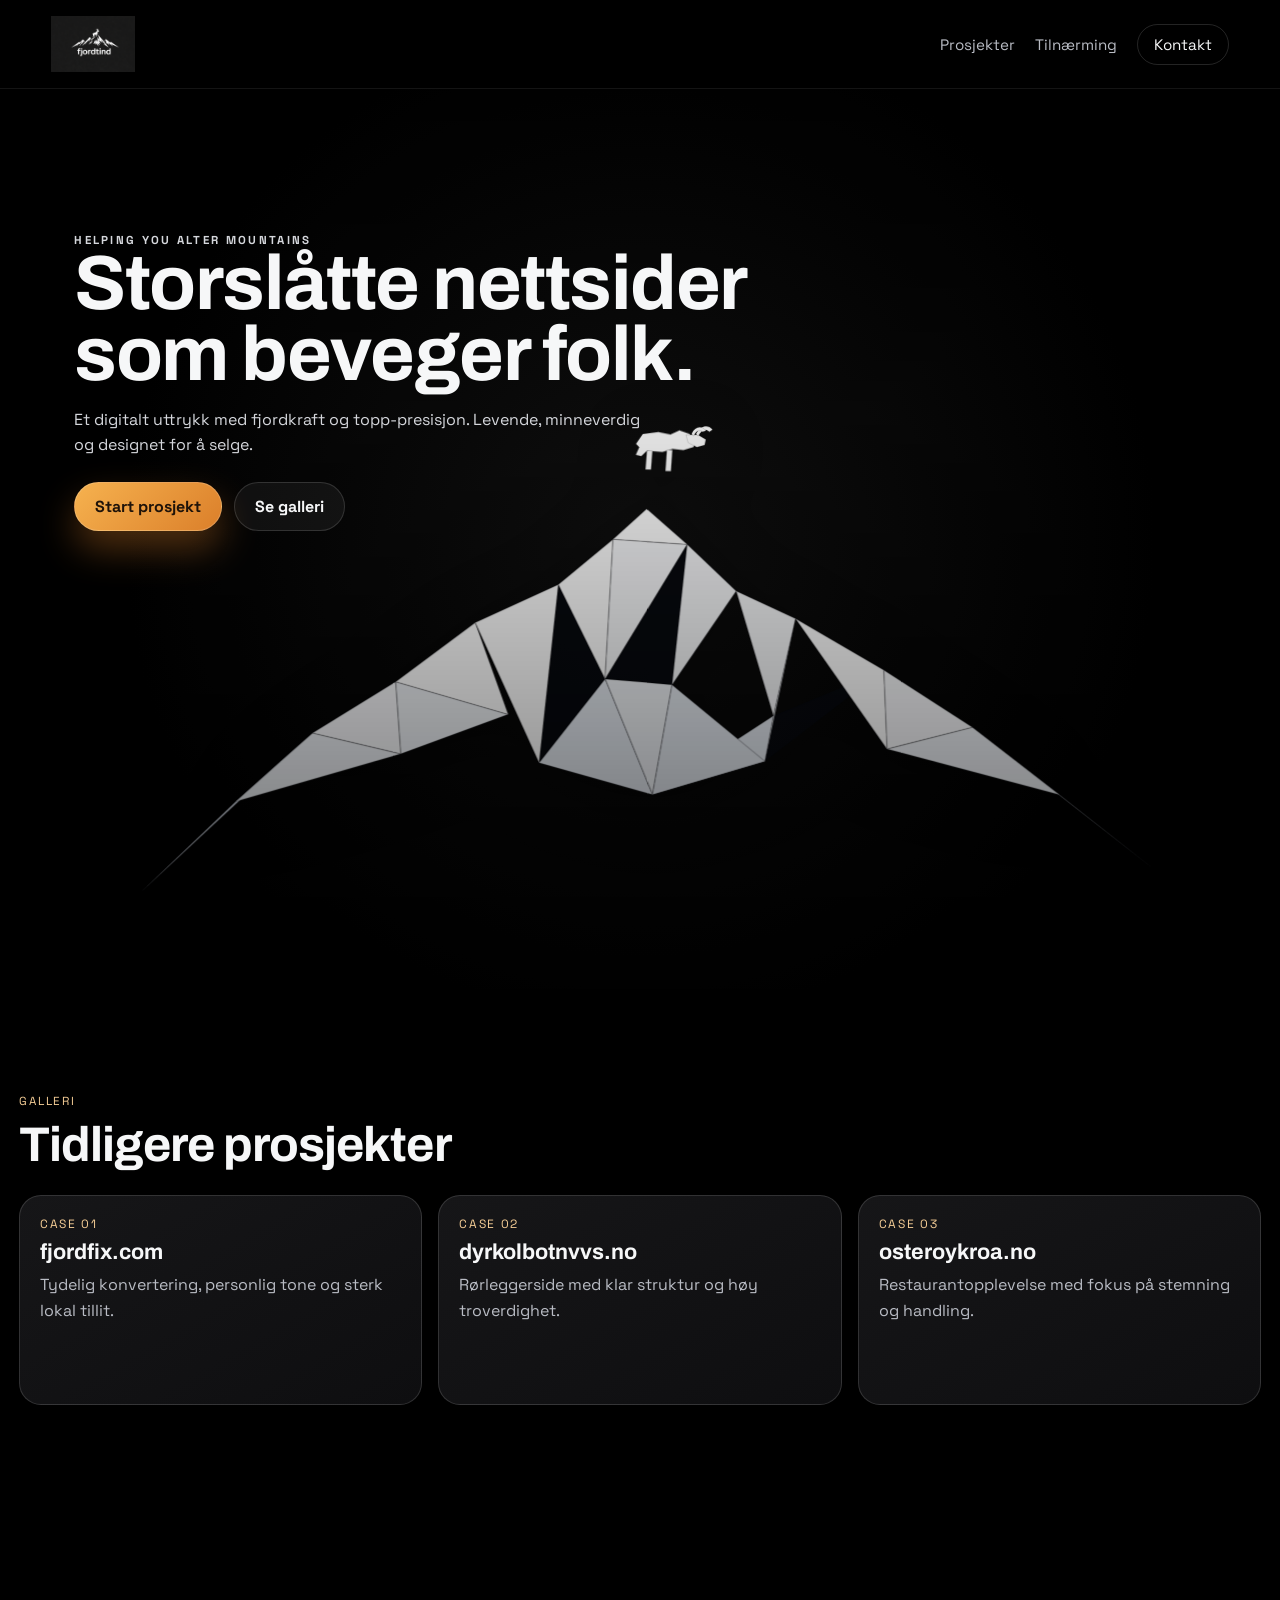
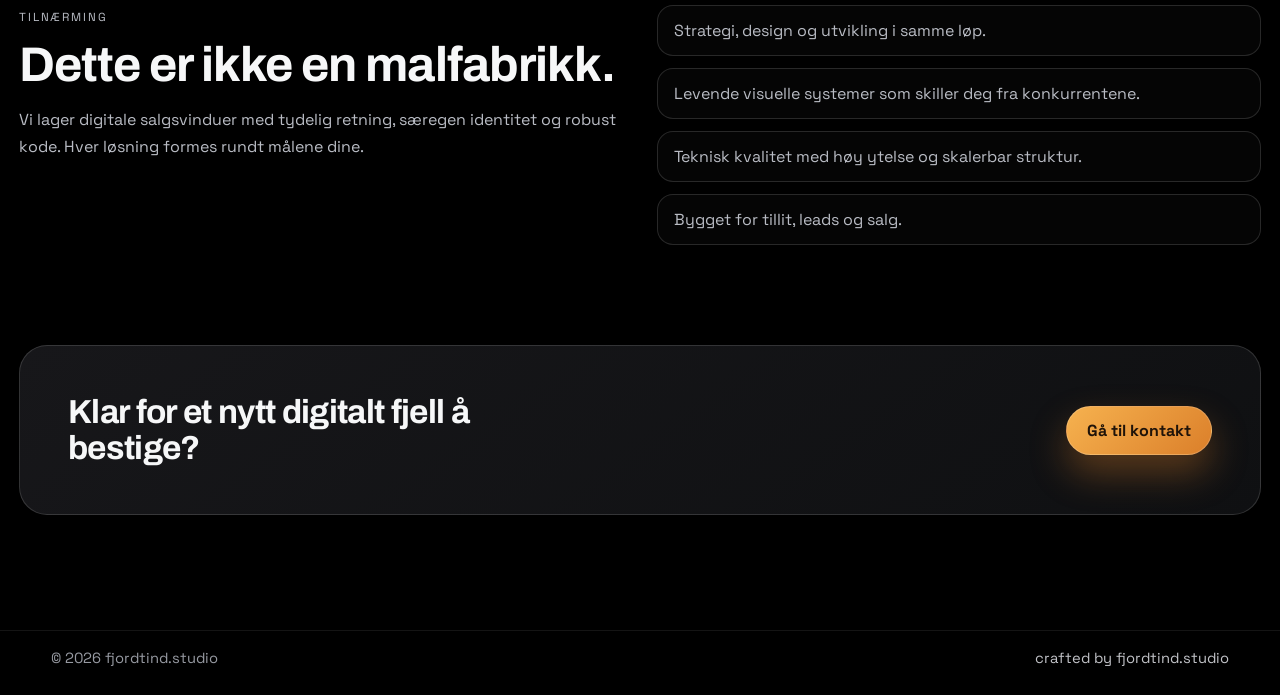
==== index.html @ de824f78 "Initial fjordtind.studio website" ====
<!doctype html>
<html lang="no">
  <head>
    <meta charset="utf-8" />
    <meta name="viewport" content="width=device-width, initial-scale=1" />
    <title>fjordtind.studio | Alter Mountains</title>
    <meta
      name="description"
      content="fjordtind.studio bygger storslåtte digitale salgsvinduer med strategi, design og utvikling i én presis prosess."
    />
    <link rel="stylesheet" href="styles.css" />
  </head>
  <body class="page-home">
    <header class="site-header">
      <a class="brand" href="#top" aria-label="Til toppen">
        <img src="Logo_and_text.png" alt="fjordtind.studio" />
      </a>
      <nav class="site-nav">
        <a href="#work">Prosjekter</a>
        <a href="#about">Tilnærming</a>
        <a class="nav-cta" href="contact.html">Kontakt</a>
      </nav>
    </header>

    <main id="top">
      <section class="fjord-hero" aria-label="Levende fjellformasjoner">
        <svg class="mountains" viewBox="0 0 1600 900" preserveAspectRatio="xMidYMid slice">
          <g class="mountain-scene"></g>
          <g class="goat-scene"></g>
        </svg>

        <div class="hero-overlay">
          <p class="hero-kicker">Helping you alter mountains</p>
          <h1>Storslåtte nettsider som beveger folk.</h1>
          <p>
            Et digitalt uttrykk med fjordkraft og topp-presisjon. Levende,
            minneverdig og designet for å selge.
          </p>
          <div class="hero-actions">
            <a class="btn btn-primary" href="contact.html">Start prosjekt</a>
            <a class="btn btn-ghost" href="#work">Se galleri</a>
          </div>
        </div>
      </section>

      <section id="work" class="section">
        <div class="section-head">
          <p class="kicker">Galleri</p>
          <h2>Tidligere prosjekter</h2>
        </div>
        <div class="project-grid">
          <a class="project-card" href="https://fjordfix.com" target="_blank" rel="noreferrer">
            <span class="project-label">Case 01</span>
            <h3>fjordfix.com</h3>
            <p>Tydelig konvertering, personlig tone og sterk lokal tillit.</p>
          </a>
          <a class="project-card" href="https://dyrkolbotnvvs.no" target="_blank" rel="noreferrer">
            <span class="project-label">Case 02</span>
            <h3>dyrkolbotnvvs.no</h3>
            <p>Rørleggerside med klar struktur og høy troverdighet.</p>
          </a>
          <a class="project-card" href="https://osteroykroa.no" target="_blank" rel="noreferrer">
            <span class="project-label">Case 03</span>
            <h3>osteroykroa.no</h3>
            <p>Restaurantopplevelse med fokus på stemning og handling.</p>
          </a>
        </div>
      </section>

      <section id="about" class="section split">
        <div>
          <p class="kicker">Tilnærming</p>
          <h2>Dette er ikke en malfabrikk.</h2>
          <p>
            Vi lager digitale salgsvinduer med tydelig retning, særegen
            identitet og robust kode. Hver løsning formes rundt målene dine.
          </p>
        </div>
        <ul class="feature-list">
          <li>Strategi, design og utvikling i samme løp.</li>
          <li>Levende visuelle systemer som skiller deg fra konkurrentene.</li>
          <li>Teknisk kvalitet med høy ytelse og skalerbar struktur.</li>
          <li>Bygget for tillit, leads og salg.</li>
        </ul>
      </section>

      <section class="cta-band">
        <h2>Klar for et nytt digitalt fjell å bestige?</h2>
        <a class="btn btn-primary" href="contact.html">Gå til kontakt</a>
      </section>
    </main>

    <footer class="site-footer">
      <span>© <span id="year"></span> fjordtind.studio</span>
      <a class="signature-link" href="https://fjordtind.studio">crafted by fjordtind.studio</a>
    </footer>

    <script src="app.js"></script>
  </body>
</html>
---- styles.css ----
@import url("https://fonts.googleapis.com/css2?family=Archivo:wght@500;700;800&family=Space+Grotesk:wght@400;500;700&display=swap");

:root {
  --bg: #020202;
  --ink: #f6f7f8;
  --muted: #b9bcc4;
  --line: rgba(255, 255, 255, 0.14);
  --accent: #f6a93a;
}

* {
  box-sizing: border-box;
}

html,
body {
  margin: 0;
  padding: 0;
  background: #000;
  color: var(--ink);
  font-family: "Space Grotesk", "Segoe UI", sans-serif;
}

a {
  color: inherit;
}

.sr-only {
  position: absolute;
  width: 1px;
  height: 1px;
  padding: 0;
  margin: -1px;
  overflow: hidden;
  clip: rect(0, 0, 0, 0);
  white-space: nowrap;
  border: 0;
}

.site-header {
  position: sticky;
  top: 0;
  z-index: 30;
  display: flex;
  align-items: center;
  justify-content: space-between;
  padding: 16px clamp(18px, 4vw, 58px);
  border-bottom: 1px solid rgba(255, 255, 255, 0.08);
  background: rgba(0, 0, 0, 0.72);
  backdrop-filter: blur(10px);
}

.brand img {
  height: clamp(34px, 5vw, 56px);
  width: auto;
  display: block;
}

.site-nav {
  display: flex;
  align-items: center;
  gap: 20px;
  font-size: 0.95rem;
}

.site-nav a {
  text-decoration: none;
  color: var(--muted);
}

.site-nav a:hover {
  color: var(--ink);
}

.nav-cta {
  border: 1px solid var(--line);
  border-radius: 999px;
  padding: 10px 16px;
  color: var(--ink) !important;
}

.page-home main {
  width: 100%;
  position: relative;
  z-index: 5;
}

.fjord-hero {
  position: relative;
  height: 100vh;
  min-height: 640px;
  overflow: hidden;
  background: radial-gradient(circle at center, #111 0%, black 70%);
  z-index: 5;
}

.fjord-hero::before {
  content: "";
  position: absolute;
  inset: 0;
  background: linear-gradient(180deg, rgba(0, 0, 0, 0.36) 0, rgba(0, 0, 0, 0.1) 36%, rgba(0, 0, 0, 0.58) 100%);
  z-index: 4;
  pointer-events: none;
}

.mountains {
  position: fixed;
  width: 112%;
  height: 112%;
  top: 10%;
  left: -6%;
  z-index: 1;
  pointer-events: none;
  filter: drop-shadow(0 14px 32px rgba(0, 0, 0, 0.4));
}

.mountain-scene {
  transform-origin: 50% 60%;
  will-change: transform;
}

.mountain-facet {
  stroke: rgba(10, 12, 18, 0.2);
  stroke-width: 1.2;
}

.facet-a {
  fill: #ffffff;
}

.facet-b {
  fill: #f7f8fa;
}

.facet-c {
  fill: #eef1f5;
}

.facet-d {
  fill: #e3e8ef;
}

.facet-e {
  fill: #d7dee8;
}

.mountain-cut {
  fill: #080b11;
  opacity: 0.88;
}

.goat-scene {
  transform-origin: center;
  will-change: transform;
}

.goat-body,
.goat-head,
.goat-leg,
.goat-horn {
  fill: #ffffff;
  stroke: rgba(0, 0, 0, 0.2);
  stroke-width: 0.6;
}

.hero-overlay {
  position: absolute;
  left: clamp(20px, 5.8vw, 90px);
  right: clamp(20px, 5.8vw, 90px);
  top: clamp(84px, 14vh, 180px);
  bottom: auto;
  z-index: 6;
  max-width: 860px;
}

.hero-kicker {
  margin: 0 0 14px;
  text-transform: uppercase;
  letter-spacing: 0.2em;
  font-size: 0.72rem;
  font-weight: 700;
  color: #f7cf97;
}

.hero-overlay h1,
.section h2,
.cta-band h2 {
  font-family: "Archivo", sans-serif;
  letter-spacing: -0.02em;
}

.hero-overlay h1 {
  margin: 0;
  font-size: clamp(2rem, 6vw, 5.4rem);
  line-height: 0.92;
  text-wrap: balance;
}

.hero-overlay p {
  margin: 16px 0 0;
  color: #d5d7dc;
  max-width: 58ch;
  line-height: 1.6;
}

.hero-actions {
  display: flex;
  gap: 12px;
  flex-wrap: wrap;
  margin-top: 24px;
}

.btn {
  display: inline-flex;
  align-items: center;
  justify-content: center;
  border-radius: 999px;
  border: 1px solid var(--line);
  padding: 13px 20px;
  text-decoration: none;
  font-weight: 700;
  transition: transform 0.26s ease, box-shadow 0.26s ease;
}

.btn:hover {
  transform: translateY(-2px);
}

.btn-primary {
  background: linear-gradient(135deg, #f6b24f, #db7f2a);
  color: #1f1309;
  border-color: rgba(255, 255, 255, 0.18);
  box-shadow: 0 18px 36px rgba(219, 127, 42, 0.36);
}

.btn-ghost {
  background: rgba(255, 255, 255, 0.05);
  color: var(--ink);
}

.section {
  width: min(1280px, 100% - 38px);
  margin: 0 auto;
  padding: clamp(54px, 9vw, 100px) 0;
}

.section-head {
  margin-bottom: 24px;
}

.kicker {
  margin: 0 0 10px;
  display: inline-block;
  text-transform: uppercase;
  letter-spacing: 0.16em;
  font-size: 0.73rem;
  color: #f7cf97;
}

.section h2 {
  margin: 0;
  font-size: clamp(1.8rem, 3.8vw, 3.2rem);
}

.project-grid {
  display: grid;
  grid-template-columns: repeat(3, minmax(0, 1fr));
  gap: 16px;
}

.project-card {
  text-decoration: none;
  border: 1px solid var(--line);
  border-radius: 22px;
  background: linear-gradient(150deg, #161618 0%, #0e0e10 100%);
  padding: 20px 20px 24px;
  min-height: 210px;
  display: grid;
  align-content: start;
  gap: 8px;
  transition: transform 0.26s ease, border-color 0.26s ease;
}

.project-card:hover {
  transform: translateY(-5px);
  border-color: rgba(246, 169, 58, 0.54);
}

.project-label {
  color: #f7cf97;
  text-transform: uppercase;
  letter-spacing: 0.14em;
  font-size: 0.75rem;
}

.project-card h3 {
  margin: 0;
  font-family: "Archivo", sans-serif;
  font-size: 1.35rem;
}

.project-card p {
  margin: 0;
  color: var(--muted);
  line-height: 1.6;
}

.split {
  display: grid;
  grid-template-columns: 1fr 1fr;
  gap: 34px;
}

.split p {
  color: var(--muted);
  line-height: 1.68;
}

.feature-list {
  list-style: none;
  margin: 0;
  padding: 0;
  display: grid;
  gap: 12px;
}

.feature-list li {
  border: 1px solid var(--line);
  border-radius: 16px;
  padding: 14px 16px;
  background: rgba(255, 255, 255, 0.02);
  color: var(--muted);
}

.cta-band {
  width: min(1280px, 100% - 38px);
  margin: 0 auto clamp(60px, 9vw, 116px);
  border: 1px solid var(--line);
  border-radius: 28px;
  background: linear-gradient(145deg, #17171a 0%, #0f1012 100%);
  padding: clamp(26px, 5vw, 48px);
  display: flex;
  align-items: center;
  justify-content: space-between;
  gap: 18px;
}

.cta-band h2 {
  margin: 0;
  font-size: clamp(1.35rem, 2.6vw, 2.3rem);
  max-width: 24ch;
}

.site-footer {
  border-top: 1px solid rgba(255, 255, 255, 0.08);
  padding: 18px clamp(18px, 4vw, 58px) 28px;
  color: #979aa2;
  font-size: 0.92rem;
  display: flex;
  justify-content: space-between;
  gap: 12px;
  flex-wrap: wrap;
  position: relative;
  z-index: 5;
}

.signature-link {
  text-decoration: none;
  color: #c2c3c8;
}

.signature-link:hover {
  color: var(--ink);
}

.page-contact main,
.page-thanks main {
  width: min(920px, 100% - 34px);
}

.contact-wrap {
  margin: clamp(36px, 7vw, 82px) auto;
  background: linear-gradient(160deg, #121214 0%, #0d0d0f 100%);
  border: 1px solid var(--line);
  border-radius: 28px;
  padding: clamp(20px, 4vw, 40px);
}

.contact-wrap h1 {
  margin: 0 0 10px;
  font-family: "Archivo", sans-serif;
  font-size: clamp(1.8rem, 4vw, 3.1rem);
}

.contact-wrap p {
  color: var(--muted);
}

.contact-form {
  display: grid;
  gap: 12px;
  margin-top: 24px;
}

.row {
  display: grid;
  grid-template-columns: 1fr 1fr;
  gap: 12px;
}

input,
textarea {
  width: 100%;
  border-radius: 14px;
  border: 1px solid var(--line);
  background: #0a0a0b;
  color: var(--ink);
  padding: 13px 14px;
  font: inherit;
}

textarea {
  min-height: 160px;
  resize: vertical;
}

input::placeholder,
textarea::placeholder {
  color: #808287;
}

@media (max-width: 980px) {
  .project-grid,
  .split {
    grid-template-columns: 1fr;
  }

  .cta-band {
    flex-direction: column;
    align-items: flex-start;
  }
}

@media (max-width: 720px) {
  .site-nav a:not(.nav-cta) {
    display: none;
  }

  .hero-overlay {
    right: 16px;
    left: 16px;
    top: 92px;
    bottom: auto;
  }

  .row {
    grid-template-columns: 1fr;
  }
}
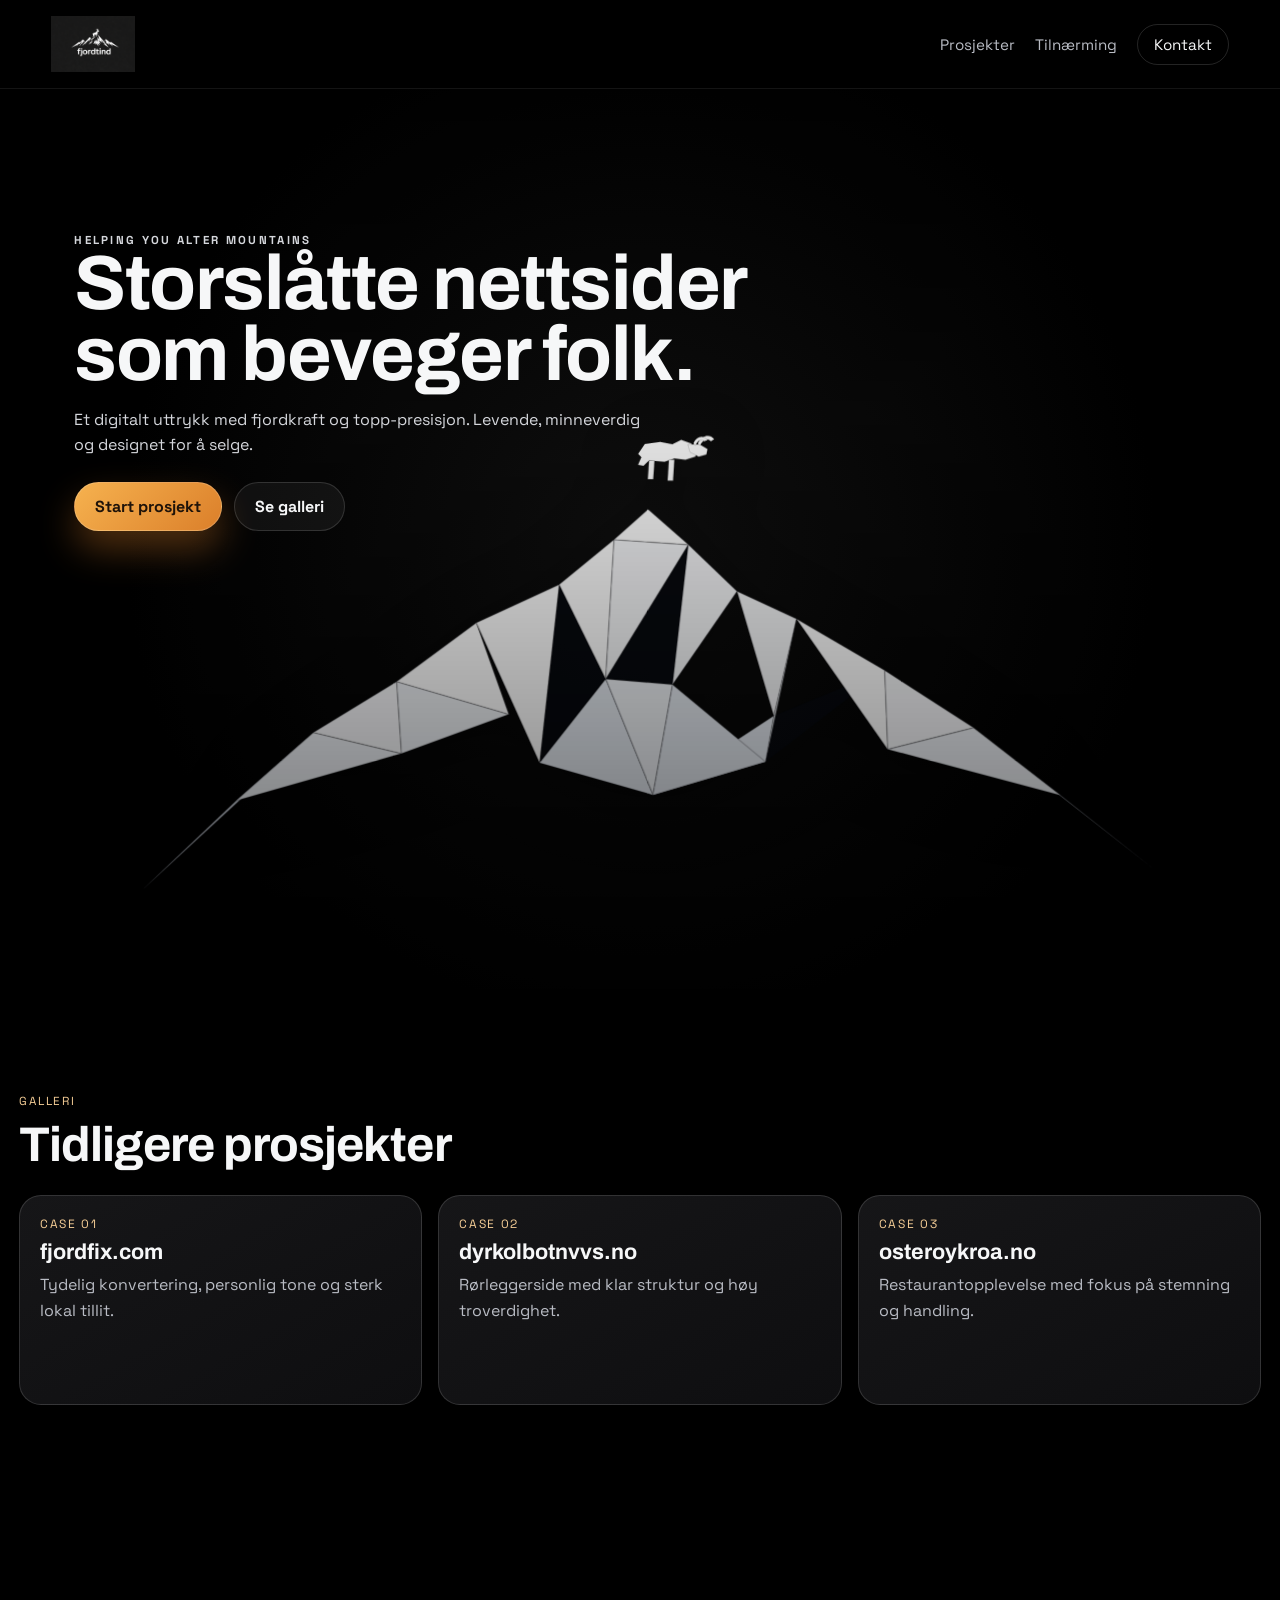
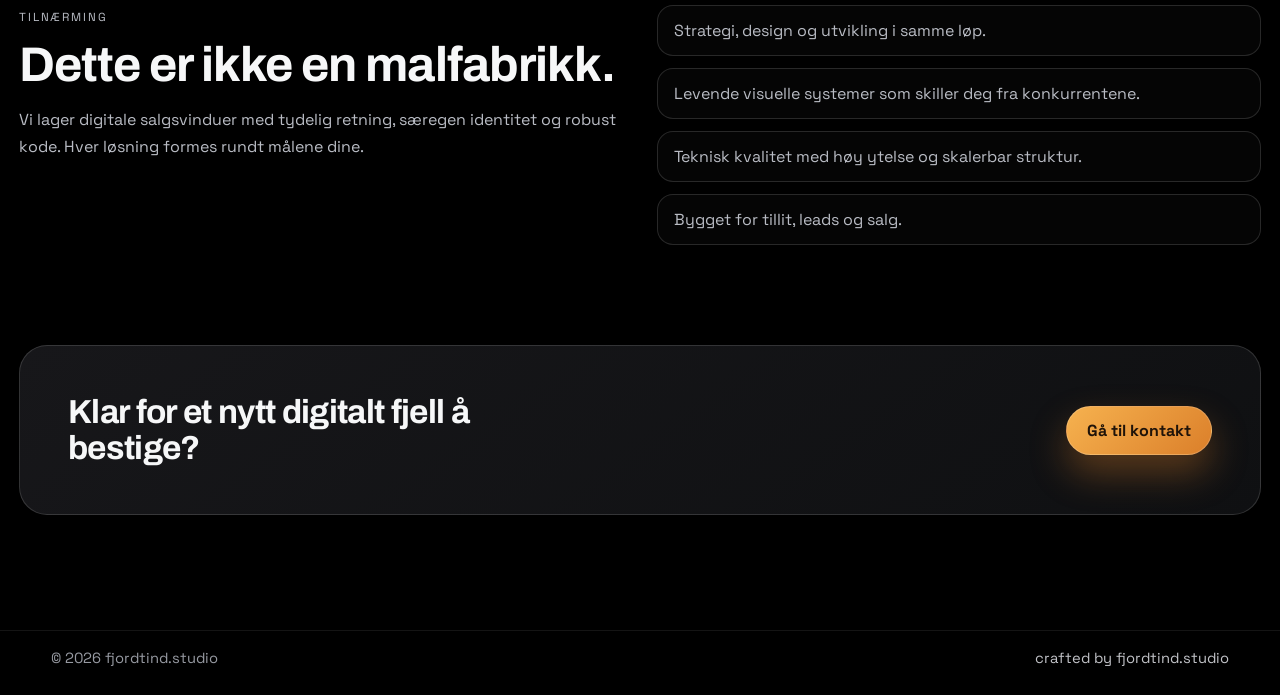
==== commit 04bf1c6a: "Add proper favicon set for Chrome and Safari" ====
--- a/index.html
+++ b/index.html
@@ -3,6 +3,10 @@
   <head>
     <meta charset="utf-8" />
     <meta name="viewport" content="width=device-width, initial-scale=1" />
+  <link rel="icon" type="image/x-icon" href="/favicon.ico?v=20260312" />
+  <link rel="icon" type="image/png" sizes="32x32" href="/favicon-32.png?v=20260312" />
+  <link rel="icon" type="image/png" sizes="16x16" href="/favicon-16.png?v=20260312" />
+  <link rel="apple-touch-icon" sizes="180x180" href="/apple-touch-icon.png?v=20260312" />
     <title>fjordtind.studio | Alter Mountains</title>
     <meta
       name="description"
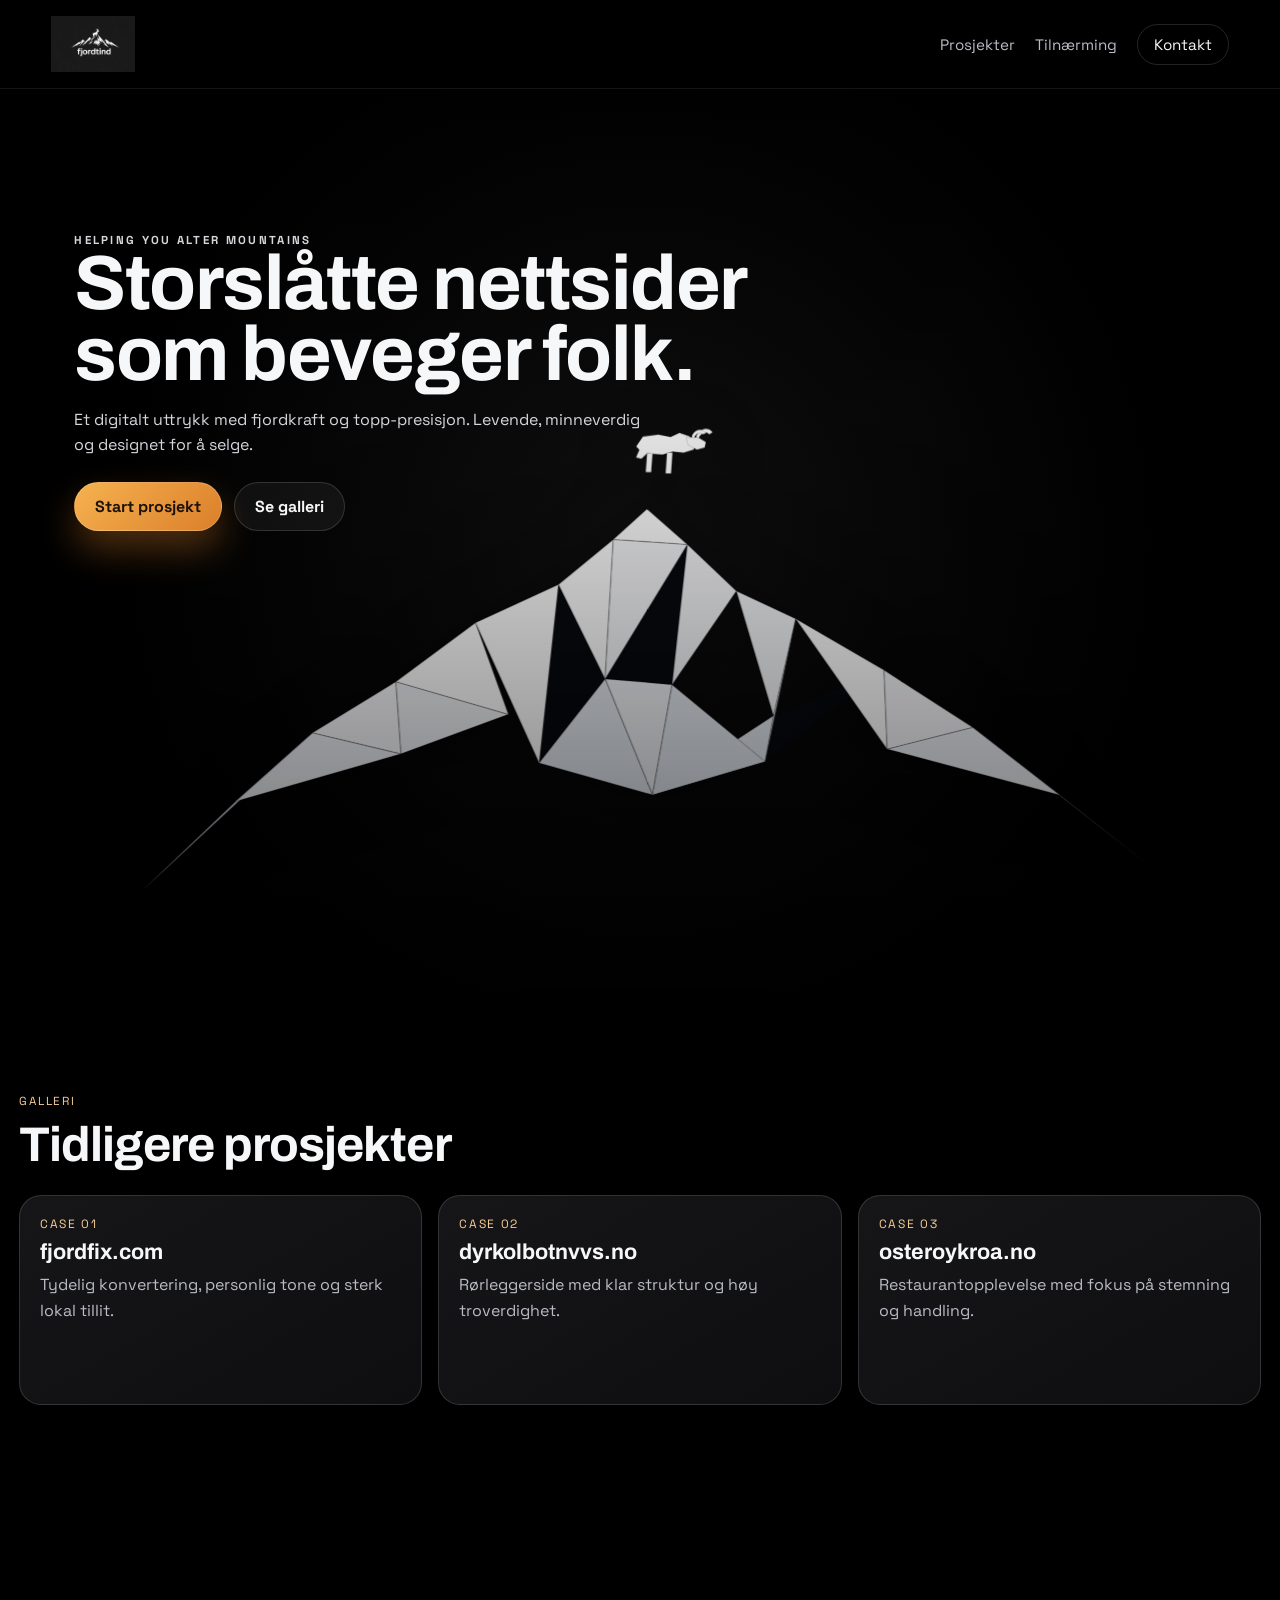
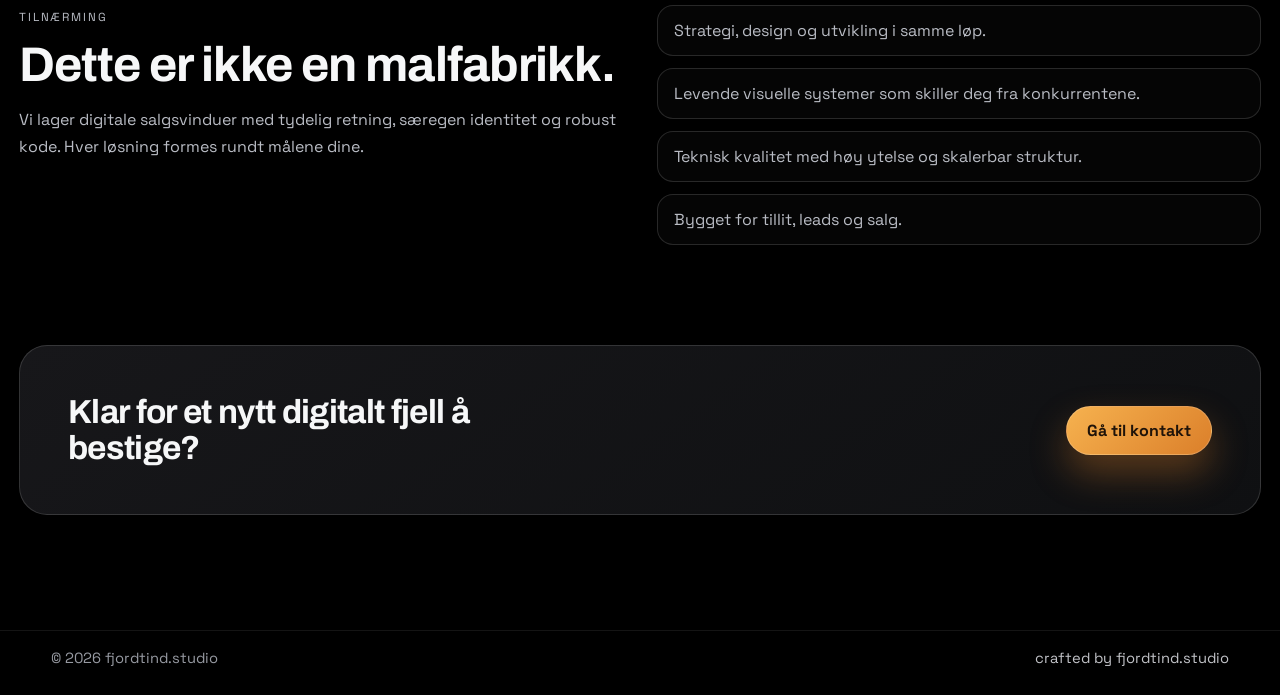
==== commit 8913f80e: "Adjust favicon links for Safari tab compatibility" ====
--- a/index.html
+++ b/index.html
@@ -3,10 +3,11 @@
   <head>
     <meta charset="utf-8" />
     <meta name="viewport" content="width=device-width, initial-scale=1" />
-  <link rel="icon" type="image/x-icon" href="/favicon.ico?v=20260312" />
-  <link rel="icon" type="image/png" sizes="32x32" href="/favicon-32.png?v=20260312" />
-  <link rel="icon" type="image/png" sizes="16x16" href="/favicon-16.png?v=20260312" />
-  <link rel="apple-touch-icon" sizes="180x180" href="/apple-touch-icon.png?v=20260312" />
+  <link rel="shortcut icon" href="/favicon.ico" />
+  <link rel="icon" href="/favicon.ico" />
+  <link rel="icon" type="image/png" sizes="32x32" href="/favicon-32.png" />
+  <link rel="icon" type="image/png" sizes="16x16" href="/favicon-16.png" />
+  <link rel="apple-touch-icon" sizes="180x180" href="/apple-touch-icon.png" />
     <title>fjordtind.studio | Alter Mountains</title>
     <meta
       name="description"
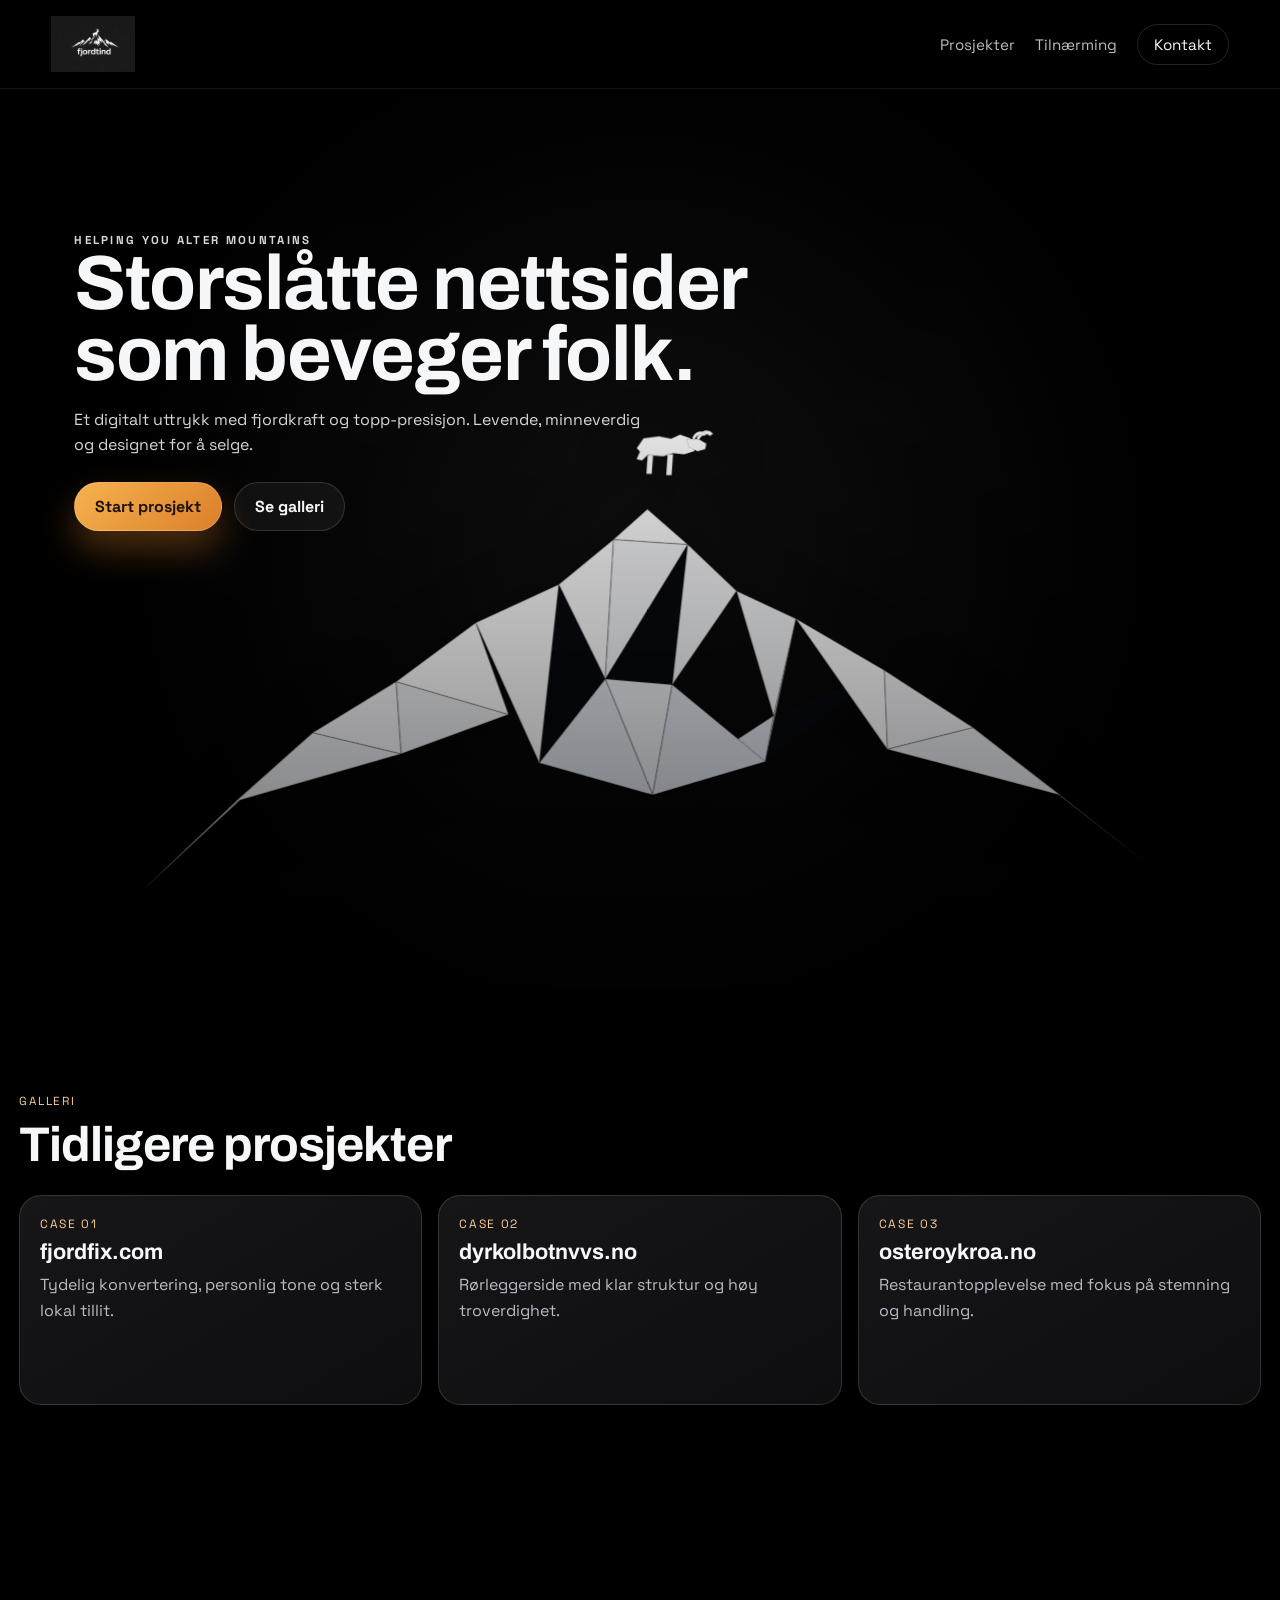
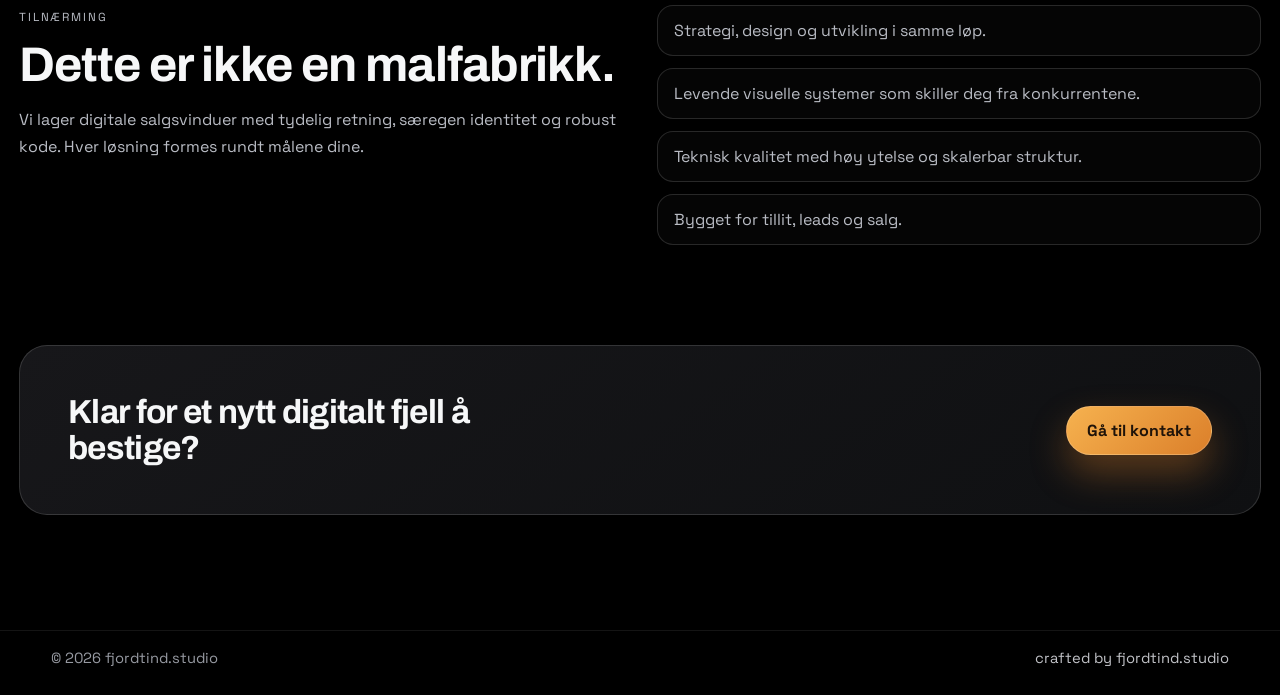
==== commit 8cb93c3c: "Tune fjordtind tab favicon visibility" ====
--- a/index.html
+++ b/index.html
@@ -3,10 +3,9 @@
   <head>
     <meta charset="utf-8" />
     <meta name="viewport" content="width=device-width, initial-scale=1" />
-  <link rel="shortcut icon" href="/favicon.ico" />
-  <link rel="icon" href="/favicon.ico" />
-  <link rel="icon" type="image/png" sizes="32x32" href="/favicon-32.png" />
-  <link rel="icon" type="image/png" sizes="16x16" href="/favicon-16.png" />
+  <link rel="icon" type="image/png" sizes="32x32" href="/favicon-32.png?v=20260312c" />
+  <link rel="icon" type="image/png" sizes="16x16" href="/favicon-16.png?v=20260312c" />
+  <link rel="icon" href="/favicon.ico?v=20260312c" />
   <link rel="apple-touch-icon" sizes="180x180" href="/apple-touch-icon.png" />
     <title>fjordtind.studio | Alter Mountains</title>
     <meta
